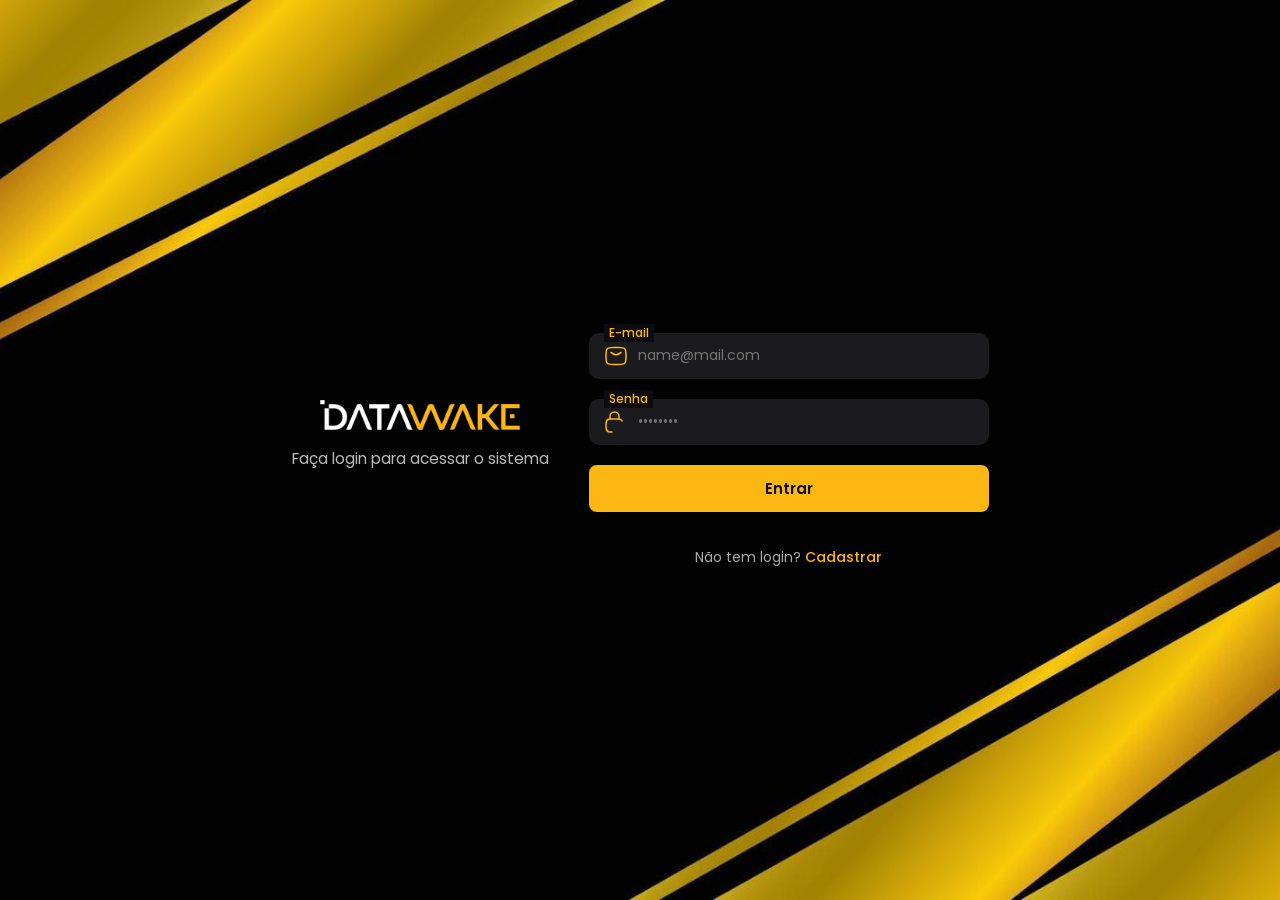
==== Portaria/home.html @ aad0e5a5 "test" ====
<!DOCTYPE html>
<html lang="pt-BR">

<head>
    <meta charset="UTF-8">
    <meta name="viewport" content="width=device-width, initial-scale=1.0">
    <title>DataWake - Indústria 5.0 Inteligente e Humana</title>
    <meta name="description" content="Sistema de portaria acessível com LIBRAS, QR Code, alto contraste e integração total. Evoluímos a indústria com máquinas, pessoas e inteligência.">
    <link href="https://fonts.googleapis.com/css2?family=Poppins:wght@300;400;500;600;700;800&display=swap" rel="stylesheet">
    <link href="https://unpkg.com/aos@2.3.4/dist/aos.css" rel="stylesheet">
    <link rel="stylesheet" href="https://cdnjs.cloudflare.com/ajax/libs/font-awesome/6.5.0/css/all.min.css">
    <style>
        :root {
            --primary: #fcb713;
            --primary-hover: #ffd84e;
            --secondary: #ff8c00;
            --bg-dark: #0a0a0d;
            --bg-card: #1a1a22;
            --text: #f5f5f5;
            --text-light: #bbbbbb;
            --text-muted: #888;
            --success: #4CAF50;
            --danger: #e74c3c;
            --gradient: linear-gradient(135deg, #fcb713, #ff8c00);
            --focus: #ffd84e;
            --radius: 20px;
            --shadow: 0 20px 50px rgba(0,0,0,0.4);
        }

        [data-theme="high-contrast"] {
            --bg-dark: #000;
            --bg-card: #111;
            --text: #fff;
            --text-light: #ff0;
            --primary: #ff0;
            --secondary: #ff0;
            --focus: #ff0;
            --text-muted: #ff0;
        }

        * {
            margin: 0;
            padding: 0;
            box-sizing: border-box;
        }

        body {
            background: var(--bg-dark);
            color: var(--text);
            font-family: 'Poppins', sans-serif;
            line-height: 1.8;
            overflow-x: hidden;
        }

        .sr-only {
            position: absolute;
            width: 1px;
            height: 1px;
            padding: 0;
            margin: -1px;
            overflow: hidden;
            clip: rect(0,0,0,0);
            white-space: nowrap;
            border: 0;
        }

        /* FOCO VISÍVEL */
        a:focus, button:focus, [tabindex]:focus, input:focus, select:focus {
            outline: 3px solid var(--focus);
            outline-offset: 3px;
        }

        /* HEADER */
        header {
            position: fixed;
            top: 0;
            left: 0;
            right: 0;
            background: rgba(10, 10, 13, 0.95);
            backdrop-filter: blur(12px);
            border-bottom: 1px solid rgba(252, 183, 19, 0.2);
            padding: 18px 5%;
            display: flex;
            justify-content: space-between;
            align-items: center;
            z-index: 1000;
            transition: all 0.4s ease;
        }

        header.scrolled {
            padding: 12px 5%;
            background: rgba(10, 10, 13, 0.98);
            box-shadow: 0 8px 30px rgba(0,0,0,0.3);
        }

        .logo a {
            display: flex;
            align-items: center;
            gap: 12px;
            text-decoration: none;
            color: var(--text);
            font-weight: 700;
            font-size: 1.5rem;
        }

        .logo img {
            width: 50px;
            filter: drop-shadow(0 2px 4px rgba(0,0,0,0.3));
        }

        nav {
            display: flex;
            align-items: center;
            gap: 32px;
        }

        nav a {
            color: var(--text-light);
            text-decoration: none;
            font-weight: 500;
            font-size: 1rem;
            position: relative;
            transition: all 0.3s ease;
        }

        nav a::after {
            content: '';
            position: absolute;
            bottom: -6px;
            left: 0;
            width: 0;
            height: 2px;
            background: var(--primary);
            transition: width 0.3s ease;
        }

        nav a:hover, nav a:focus, nav a.active {
            color: var(--primary);
        }

        nav a:hover::after, nav a.active::after {
            width: 100%;
        }

        .user-info {
            display: flex;
            align-items: center;
            gap: 12px;
            font-size: 0.95rem;
        }

        .user-avatar {
            width: 42px;
            height: 42px;
            background: var(--gradient);
            color: #000;
            border-radius: 50%;
            display: flex;
            align-items: center;
            justify-content: center;
            font-weight: 800;
            font-size: 1.1rem;
            box-shadow: 0 4px 15px rgba(252, 183, 19, 0.3);
        }

        .btn {
            background: transparent;
            border: 2px solid var(--primary);
            color: var(--primary);
            padding: 10px 24px;
            border-radius: 50px;
            cursor: pointer;
            font-weight: 600;
            font-size: 0.95rem;
            transition: all 0.4s ease;
            display: flex;
            align-items: center;
            gap: 8px;
        }

        .btn:hover, .btn:focus {
            background: var(--primary);
            color: #000;
            transform: translateY(-3px);
            box-shadow: 0 10px 25px rgba(252, 183, 19, 0.4);
        }

        .btn-primary {
            background: var(--gradient);
            color: #000;
            border: none;
        }

        .btn-primary:hover {
            transform: translateY(-3px);
            box-shadow: 0 15px 30px rgba(252, 183, 19, 0.5);
        }

        /* HERO */
        .hero {
            height: 100vh;
            background: linear-gradient(rgba(0,0,0,0.6), rgba(0,0,0,0.8)), url('images/555.jpg') center/cover no-repeat;
            display: flex;
            flex-direction: column;
            justify-content: center;
            align-items: center;
            text-align: center;
            position: relative;
        }

        .hero::before {
            content: '';
            position: absolute;
            top: 0; left: 0; right: 0; bottom: 0;
            background: radial-gradient(circle at center, rgba(252,183,19,0.1) 0%, transparent 70%);
            z-index: 1;
        }

        .hero-content {
            position: relative;
            z-index: 2;
            max-width: 1100px;
            padding: 0 20px;
        }

        .hero-title {
            font-size: 4.5rem;
            font-weight: 800;
            margin-bottom: 24px;
            background: var(--gradient);
            -webkit-background-clip: text;
            -webkit-text-fill-color: transparent;
            background-clip: text;
            text-shadow: 0 4px 20px rgba(0,0,0,0.5);
            line-height: 1.1;
        }

        .hero-subtitle {
            font-size: 1.5rem;
            color: #eee;
            max-width: 800px;
            margin: 0 auto 40px;
            font-weight: 300;
        }

        .hero-cta {
            display: flex;
            gap: 20px;
            justify-content: center;
            flex-wrap: wrap;
        }

        /* SECTIONS */
        section {
            padding: 120px 5%;
            position: relative;
        }

        .container {
            max-width: 1300px;
            margin: 0 auto;
        }

        .section-title {
            text-align: center;
            font-size: 3rem;
            font-weight: 700;
            margin-bottom: 80px;
            color: var(--primary);
            position: relative;
        }

        .section-title::after {
            content: '';
            width: 100px;
            height: 4px;
            background: var(--gradient);
            display: block;
            margin: 20px auto 0;
            border-radius: 2px;
        }

        /* PROPÓSITO */
        .proposito {
            background: var(--bg-card);
            clip-path: polygon(0 5%, 100% 0, 100% 95%, 0 100%);
            padding: 160px 5% 140px;
            margin-top: -80px;
        }

        .proposito-content {
            max-width: 900px;
            margin: 0 auto;
            text-align: center;
        }

        .proposito p {
            font-size: 1.35rem;
            margin-bottom: 24px;
            color: var(--text-light);
        }

        .proposito p strong {
            color: var(--primary);
            font-weight: 600;
        }

        /* CASE */
        .case {
            background: linear-gradient(135deg, #111 0%, #1a1a22 100%);
        }

        .case-grid {
            display: grid;
            grid-template-columns: 1fr 1fr;
            gap: 60px;
            align-items: center;
            max-width: 1200px;
            margin: 0 auto;
        }

        .case-text h3 {
            font-size: 2.6rem;
            margin-bottom: 24px;
            background: var(--gradient);
            -webkit-background-clip: text;
            -webkit-text-fill-color: transparent;
        }

        .case-text p {
            font-size: 1.2rem;
            color: var(--text-light);
            margin-bottom: 20px;
        }

        .case-stats {
            display: grid;
            grid-template-columns: 1fr 1fr;
            gap: 20px;
            margin-top: 40px;
        }

        .stat {
            text-align: center;
            padding: 20px;
            background: rgba(252,183,19,0.1);
            border-radius: 16px;
            border: 1px solid rgba(252,183,19,0.2);
        }

        .stat-num {
            font-size: 2.5rem;
            font-weight: 800;
            color: var(--primary);
        }

        .stat-label {
            font-size: 0.9rem;
            color: var(--text-light);
            margin-top: 8px;
        }

        .case-img {
            border-radius: 24px;
            overflow: hidden;
            box-shadow: var(--shadow);
        }

        .case-img img {
            width: 100%;
            height: auto;
            display: block;
            transition: transform 0.5s ease;
        }

        .case-img:hover img {
            transform: scale(1.05);
        }

        /* NÍVEIS */
        .niveis {
            background: #0f0f14;
        }

        .niveis-grid {
            display: grid;
            grid-template-columns: repeat(auto-fit, minmax(300px, 1fr));
            gap: 40px;
        }

        .nivel-card {
            background: var(--bg-card);
            padding: 40px;
            border-radius: var(--radius);
            text-align: center;
            transition: all 0.5s ease;
            border: 1px solid rgba(252,183,19,0.1);
            position: relative;
            overflow: hidden;
        }

        .nivel-card::before {
            content: '';
            position: absolute;
            top: 0; left: 0;
            width: 100%; height: 5px;
            background: var(--gradient);
            transform: scaleX(0);
            transform-origin: left;
            transition: transform 0.5s ease;
        }

        .nivel-card:hover::before, .nivel-card:focus-within::before {
            transform: scaleX(1);
        }

        .nivel-card:hover {
            transform: translateY(-15px);
            box-shadow: var(--shadow);
            border-color: var(--primary);
        }

        .nivel-num {
            width: 70px; height: 70px;
            background: var(--gradient);
            color: #000;
            border-radius: 50%;
            display: flex;
            align-items: center;
            justify-content: center;
            font-weight: 800;
            font-size: 1.8rem;
            margin: 0 auto 24px;
            box-shadow: 0 8px 20px rgba(252,183,19,0.4);
        }

        .nivel-card h4 {
            font-size: 1.5rem;
            margin-bottom: 16px;
            color: var(--primary);
        }

        /* ROBÔS */
        .robo-section {
            background: linear-gradient(to bottom, #0a0a0d, #111);
        }

        .robo-grid {
            display: grid;
            grid-template-columns: repeat(auto-fit, minmax(320px, 1fr));
            gap: 50px;
            margin-top: 60px;
        }

        .robo-card {
            background: var(--bg-card);
            padding: 50px 30px;
            border-radius: 28px;
            text-align: center;
            transition: all 0.5s ease;
            border: 1px solid rgba(252,183,19,0.1);
            position: relative;
        }

        .robo-card::after {
            content: '';
            position: absolute;
            inset: 0;
            background: var(--gradient);
            opacity: 0;
            border-radius: 28px;
            transition: opacity 0.5s ease;
            z-index: -1;
        }

        .robo-card:hover::after {
            opacity: 0.1;
        }

        .robo-card:hover {
            transform: translateY(-20px);
            box-shadow: 0 30px 60px rgba(252,183,19,0.3);
        }

        .robo-icon {
            width: 100px; height: 100px;
            background: var(--gradient);
            color: #000;
            border-radius: 50%;
            display: flex;
            align-items: center;
            justify-content: center;
            margin: 0 auto 30px;
            font-size: 2.2rem;
            font-weight: 800;
            box-shadow: 0 10px 30px rgba(252,183,19,0.4);
        }

        .robo-card h4 {
            font-size: 1.6rem;
            margin-bottom: 16px;
            color: var(--primary);
        }

        /* CTA FINAL */
        .cta-final {
            background: var(--gradient);
            color: #000;
            text-align: center;
            padding: 120px 5%;
            clip-path: polygon(0 10%, 100% 0, 100% 90%, 0 100%);
        }

        .cta-final h2 {
            font-size: 3.2rem;
            margin-bottom: 24px;
            font-weight: 800;
        }

        .cta-final p {
            font-size: 1.3rem;
            max-width: 800px;
            margin: 0 auto 40px;
            font-weight: 500;
        }

        /* FOOTER */
        footer {
            background: #0a0a0d;
            padding: 80px 5% 40px;
            text-align: center;
            border-top: 1px solid #222;
        }

        .footer-links {
            display: flex;
            justify-content: center;
            gap: 32px;
            margin-bottom: 40px;
            flex-wrap: wrap;
        }

        .footer-links a {
            color: var(--text-light);
            text-decoration: none;
            font-size: 0.95rem;
        }

        .footer-links a:hover {
            color: var(--primary);
        }

        /* TOAST */
        #toast {
            position: fixed;
            bottom: 30px;
            left: 50%;
            transform: translateX(-50%);
            background: var(--success);
            color: #000;
            padding: 16px 28px;
            border-radius: 50px;
            display: flex;
            align-items: center;
            gap: 12px;
            font-weight: 600;
            box-shadow: 0 15px 35px rgba(0,0,0,0.3);
            z-index: 10000;
            opacity: 0;
            visibility: hidden;
            transition: all 0.4s ease;
        }

        #toast.show {
            opacity: 1;
            visibility: visible;
            transform: translateX(-50%) translateY(-10px);
        }

        


        /* RESPONSIVO */
        @media (max-width: 992px) {
            .hero-title { font-size: 3.5rem; }
            .case-grid { grid-template-columns: 1fr; }
            .case-img { order: -1; }
            .section-title { font-size: 2.5rem; }
        }

        @media (max-width: 768px) {
            .hero-title { font-size: 2.8rem; }
            .hero-subtitle { font-size: 1.2rem; }
            nav { display: none; }
            .mobile-menu { display: block; }
            .hero-cta { flex-direction: column; align-items: center; }
            .niveis-grid, .robo-grid { grid-template-columns: 1fr; }
        }
    </style>
</head>

<body>

    <!-- HEADER -->
    <header>
        <div class="logo">
            <a href="#home" aria-label="DataWake - Início">
                <img src="images/DTW.png" alt="">
                <span>DataWake</span>
            </a>
        </div>
        <nav aria-label="Menu principal">
            <a href="#home" class="active">Início</a>
            <a href="#proposito">Propósito</a>
            <a href="#case">Case</a>
            <a href="#niveis">Níveis</a>
            <a href="#robo">Robôs</a>
            <a href="dashboard.html">Dashboard</a>
        </nav>
        <div class="user-info" aria-label="Usuário logado">
            <div class="user-avatar" id="user-avatar">U</div>
            <span id="user-email">carregando...</span>
        </div>
        <button class="btn" id="toggle-contrast" aria-label="Alternar alto contraste">
            Alto Contraste
        </button>
        <button class="btn" id="logout-btn" onclick="logout()" aria-label="Sair do sistema">
            Sair
        </button>
    </header>

    <!-- HERO -->
    <section class="hero" id="home">
        <div class="hero-content" data-aos="fade-up">
            <h1 class="hero-title">Indústria 5.0</h1>
            <p class="hero-subtitle">Onde máquinas, inteligência artificial e pessoas colaboram em perfeita simbiose para resultados extraordinários.</p>
            <div class="hero-cta">
                <button class="btn btn-primary" onclick="irParaDashboard()">
                    Acessar Sistema
                </button>
                <button class="btn" onclick="mostrarToast('Vídeo em breve!', 'success')">
                    Ver Demo
                </button>
            </div>
        </div>
    </section>

    <!-- PROPÓSITO -->
    <section class="proposito" id="proposito">
        <div class="container">
            <div class="proposito-content" data-aos="fade-up">
                <h2 class="section-title">Nosso Propósito</h2>
                <p><strong>Evoluir a indústria brasileira digitalmente</strong> valorizando o melhor de um sistema autônomo inteligente em conjunto com as máquinas existentes e o que as pessoas têm de melhor.</p>
                <p>Esta simbiose, também chamada de <strong>Indústria 5.0</strong>, entre máquinas, sistema autônomo e pessoas, gera resultados extraordinários, sustentáveis e humanos.</p>
            </div>
        </div>
    </section>

    <!-- CASE -->
    <section class="case" id="case">
        <div class="container">
            <div class="case-grid">
                <div class="case-text" data-aos="fade-right">
                    <h3>Case de Sucesso Real</h3>
                    <p>Em uma indústria metalúrgica de médio porte, implementamos a Tríade de Robôs e alcançamos:</p>
                    <div class="case-stats">
                        <div class="stat">
                            <div class="stat-num">+42%</div>
                            <div class="stat-label">Produtividade</div>
                        </div>
                        <div class="stat">
                            <div class="stat-num">-38%</div>
                            <div class="stat-label">Desperdício</div>
                        </div>
                        <div class="stat">
                            <div class="stat-num">100%</div>
                            <div class="stat-label">Colaboração</div>
                        </div>
                        <div class="stat">
                            <div class="stat-num">24/7</div>
                            <div class="stat-label">Monitoramento</div>
                        </div>
                    </div>
                </div>
                <div class="case-img" data-aos="fade-left">
                    <img src="images/222.webp" alt="Fábrica com robôs e pessoas trabalhando juntos">
                </div>
            </div>
        </div>
    </section>

    <!-- NÍVEIS -->
    <section class="niveis" id="niveis">
        <div class="container">
            <h2 class="section-title" data-aos="fade-up">Evolução em 4 Níveis</h2>
            <div class="niveis-grid">
                <div class="nivel-card" data-aos="fade-up" data-aos-delay="100" tabindex="0">
                    <div class="nivel-num">1</div>
                    <h4>B.I. Monitoramento Integrado</h4>
                    <p>Coleta autônoma de dados em tempo real de todas as máquinas e sistemas.</p>
                </div>
                <div class="nivel-card" data-aos="fade-up" data-aos-delay="200" tabindex="0">
                    <div class="nivel-num">2</div>
                    <h4>Algoritmo Simples</h4>
                    <p>Identifica melhorias em uma grandeza e padroniza a produção futura.</p>
                </div>
                <div class="nivel-card" data-aos="fade-up" data-aos-delay="300" tabindex="0">
                    <div class="nivel-num">3</div>
                    <h4>Algoritmo Complexo</h4>
                    <p>Correlaciona múltiplas variáveis e orienta equipes em tempo real.</p>
                </div>
                <div class="nivel-card" data-aos="fade-up" data-aos-delay="400" tabindex="0">
                    <div class="nivel-num">4</div>
                    <h4>Machine Learning</h4>
                    <p>Adapta autonomamente o processo para maximizar resultados 24/7.</p>
                </div>
            </div>
        </div>
    </section>

    <!-- ROBÔS -->
    <section class="robo-section" id="robo">
        <div class="container">
            <h2 class="section-title" data-aos="fade-up">A Tríade de Robôs</h2>
            <p style="text-align:center; max-width:900px; margin:0 auto 60px; color:var(--text-light);" data-aos="fade-up">
                Três robôs simbólicos que representam o sistema completo em ação.
            </p>
            <div class="robo-grid">
                <div class="robo-card" data-aos="zoom-in" data-aos-delay="100" tabindex="0">
                    <div class="robo-icon">Ex.T</div>
                    <h4>Robô Extrator</h4>
                    <p>Extração contínua de dados de ERP, sensores e máquinas. Nunca para.</p>
                </div>
                <div class="robo-card" data-aos="zoom-in" data-aos-delay="200" tabindex="0">
                    <div class="robo-icon">In.T</div>
                    <h4>Robô Inteligente</h4>
                    <p>Analisa padrões com IA. Orienta pessoas e comanda o Ac.T.</p>
                </div>
                <div class="robo-card" data-aos="zoom-in" data-aos-delay="300" tabindex="0">
                    <div class="robo-icon">Ac.T</div>
                    <h4>Robô de Ação</h4>
                    <p>Executa ajustes em tempo real. Máxima eficiência garantida.</p>
                </div>
            </div>
        </div>
    </section>

    <!-- CTA FINAL -->
    <section class="cta-final">
        <div class="container" data-aos="fade-up">
            <h2>Transforme Sua Indústria Hoje</h2>
            <p>Acesse o sistema de portaria acessível com LIBRAS, QR Code e alto contraste.</p>
            <button class="btn btn-primary" style="font-size:1.2rem; padding:16px 40px;" onclick="irParaDashboard()">
                Acessar Dashboard
            </button>
        </div>
    </section>

    <!-- TOAST -->
    <div id="toast" role="alert" aria-live="assertive">
        <span id="toast-message">Mensagem</span>
    </div>

    <!-- FOOTER -->
    <footer>
        <div class="footer-links">
            <a href="#home">Início</a>
            <a href="#proposito">Propósito</a>
            <a href="dashboard.html">Dashboard</a>
            <a href="#">Suporte</a>
            <a href="#">Documentação</a>
        </div>
        <p>© 2025 DataWake - Indústria 5.0 Inteligente, Humana e Acessível</p>
    </footer>

    <!-- SCRIPTS -->
    <script src="https://unpkg.com/aos@2.3.4/dist/aos.js"></script>
    <script src="script.js"></script>
    <script>
        AOS.init({ duration: 1000, once: true });

        // Header scroll
        window.addEventListener('scroll', () => {
            document.querySelector('header').classList.toggle('scrolled', window.scrollY > 50);
        });

        // Ativar link ativo
        document.querySelectorAll('nav a').forEach(link => {
            link.addEventListener('click', () => {
                document.querySelectorAll('nav a').forEach(a => a.classList.remove('active'));
                link.classList.add('active');
            });
        });

        // Usuário
        document.addEventListener("DOMContentLoaded", () => {
            const email = usuarioLogado();
            if (email) {
                document.getElementById("user-email").textContent = email;
                document.getElementById("user-avatar").textContent = email[0].toUpperCase();
            }

            // Contraste
            const toggle = document.getElementById("toggle-contrast");
            toggle.addEventListener("click", () => {
                const isHigh = document.body.getAttribute("data-theme") === "high-contrast";
                document.body.setAttribute("data-theme", isHigh ? "" : "high-contrast");
                localStorage.setItem("theme", isHigh ? "normal" : "high-contrast");
                falar(isHigh ? "Modo normal ativado" : "Alto contraste ativado");
            });

            if (localStorage.getItem("theme") === "high-contrast") {
                document.body.setAttribute("data-theme", "high-contrast");
            }
        });

        function mostrarToast(msg, type = "success") {
            const toast = document.getElementById("toast");
            document.getElementById("toast-message").textContent = msg;
            toast.className = type;
            toast.classList.add("show");
            falar(msg);
            setTimeout(() => toast.classList.remove("show"), 3000);
        }

        function falar(texto) {
            if ('speechSynthesis' in window) {
                const utterance = new SpeechSynthesisUtterance(texto);
                utterance.lang = 'pt-BR';
                utterance.rate = 0.9;
                speechSynthesis.speak(utterance);
            }
        }

        function irParaDashboard() {
            mostrarToast("Redirecionando para o Dashboard...");
            setTimeout(() => window.location.href = "dashboard.html", 1500);
        }

        

    </script>
</body>

</html>
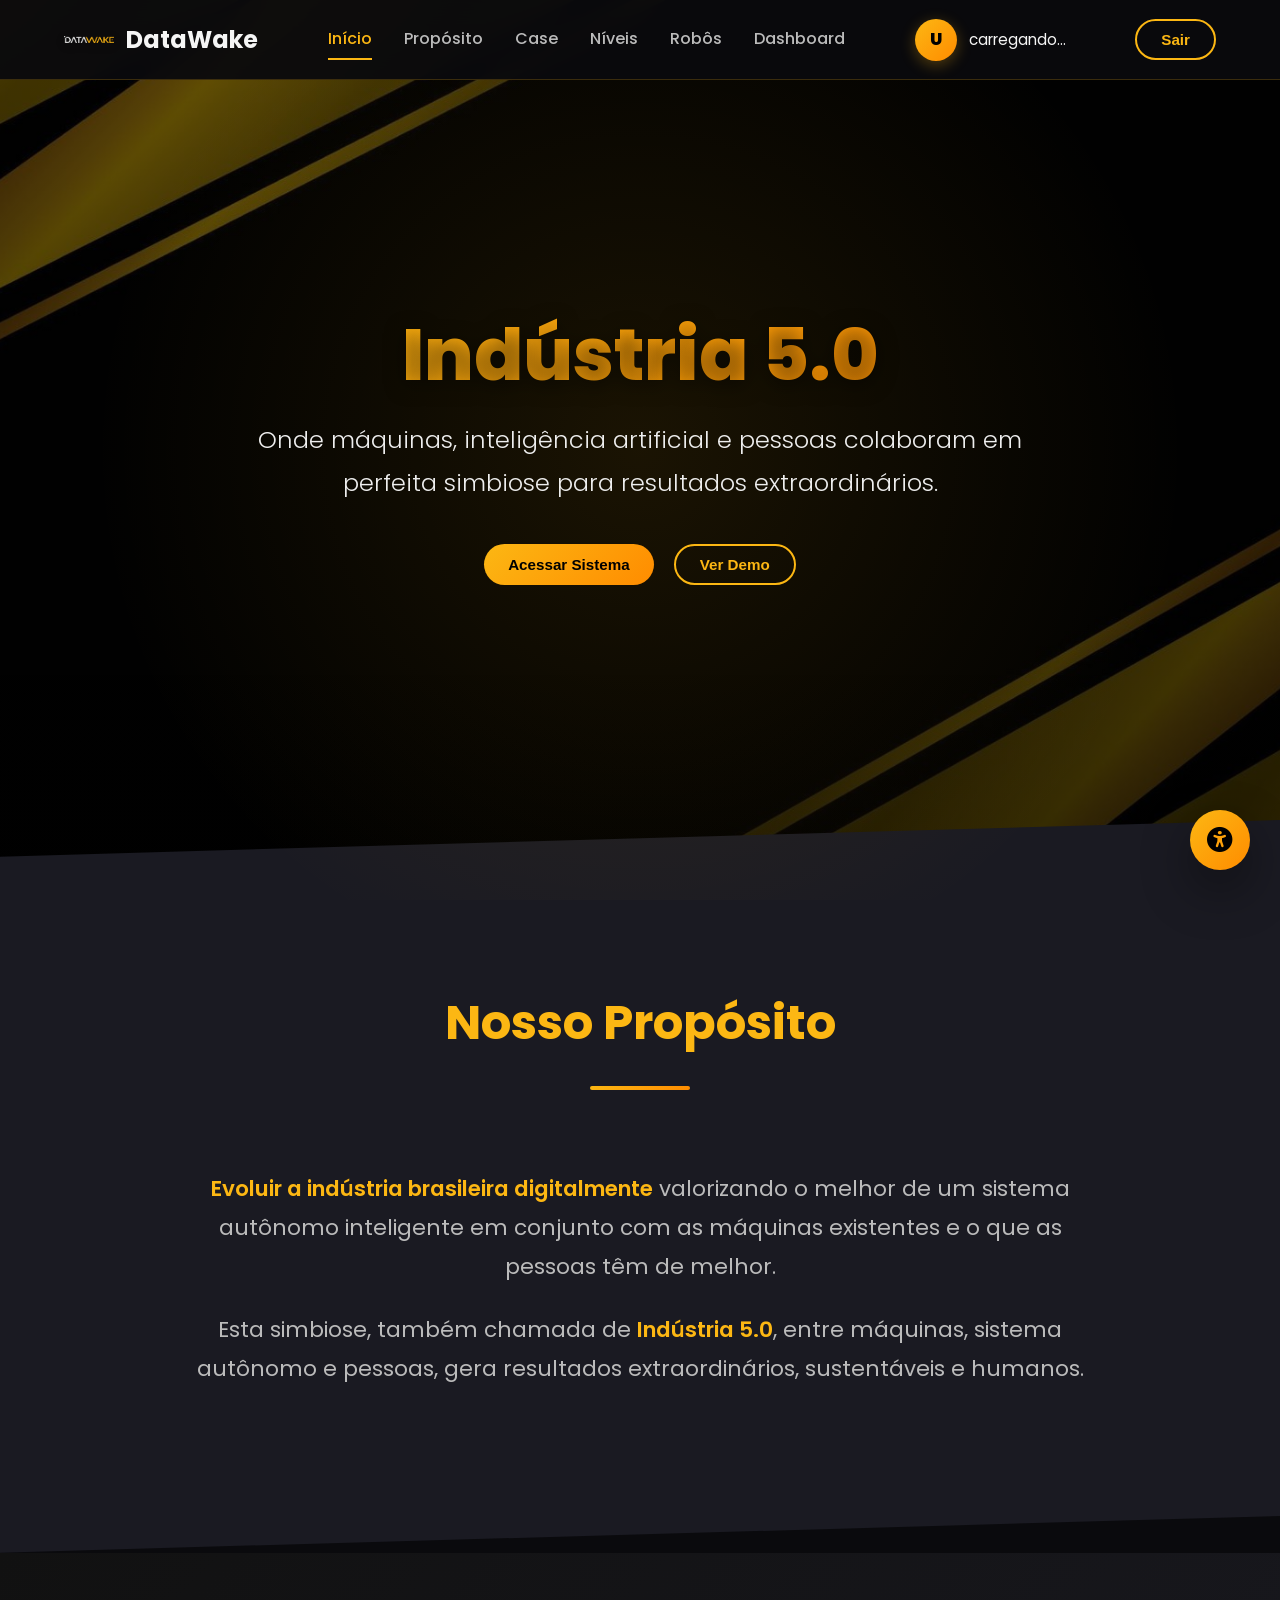
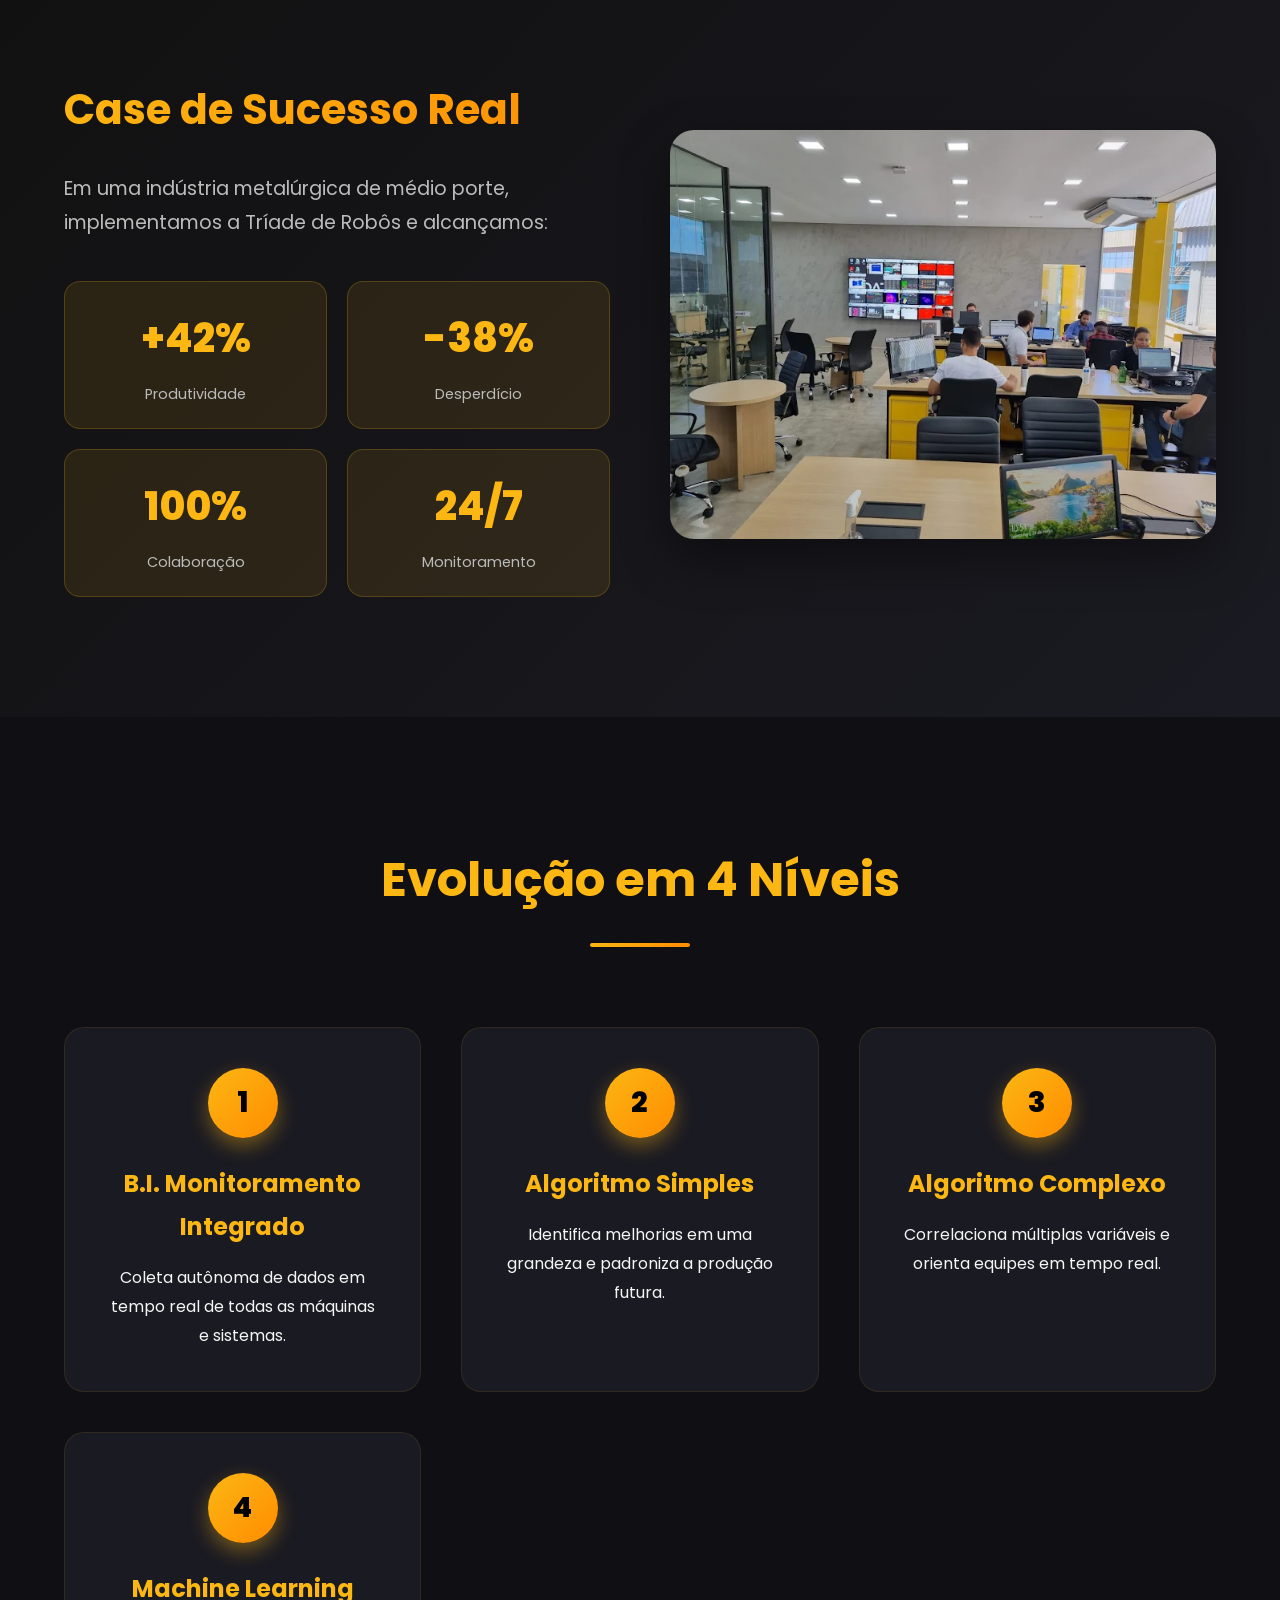
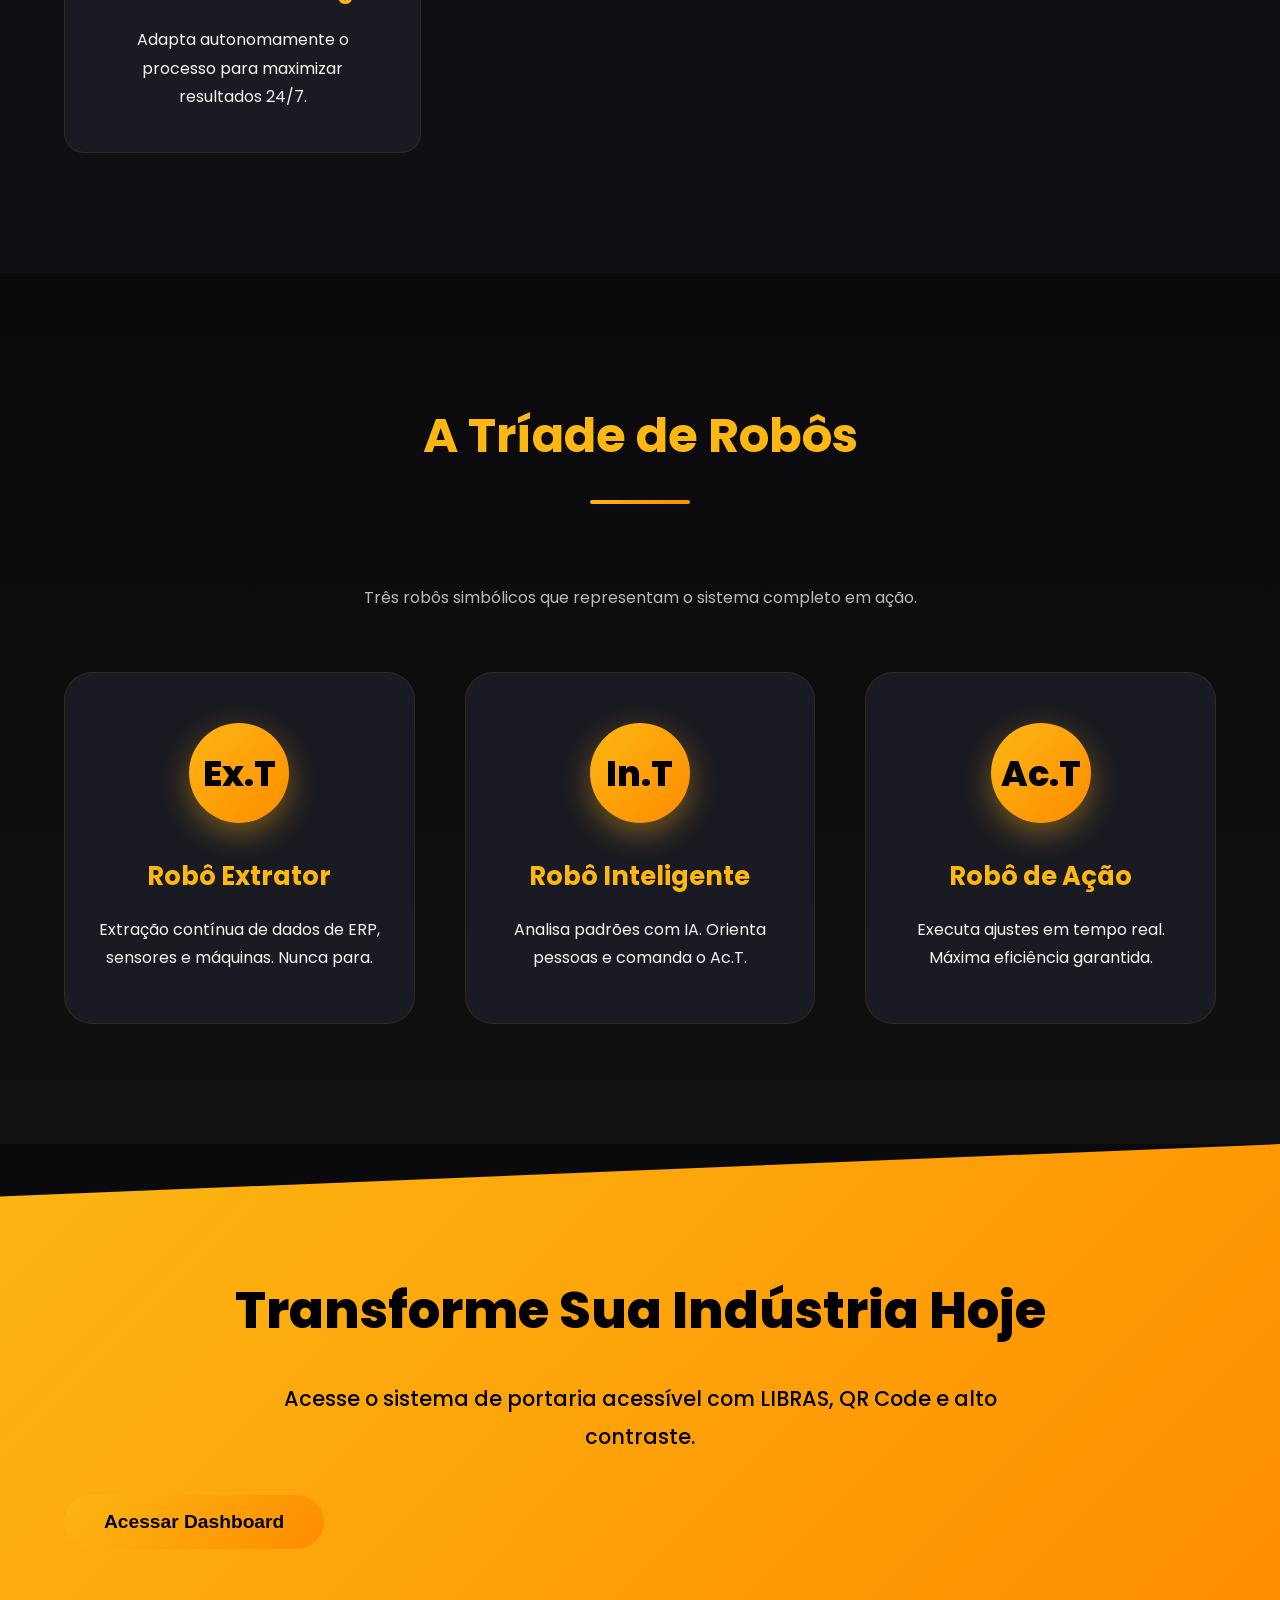
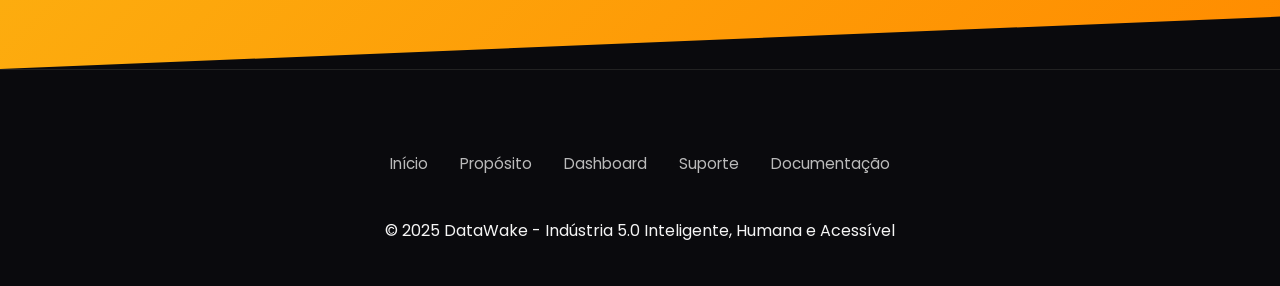
==== commit ff0651df: "new up" ====
--- a/Portaria/home.html
+++ b/Portaria/home.html
@@ -5,10 +5,16 @@
     <meta charset="UTF-8">
     <meta name="viewport" content="width=device-width, initial-scale=1.0">
     <title>DataWake - Indústria 5.0 Inteligente e Humana</title>
-    <meta name="description" content="Sistema de portaria acessível com LIBRAS, QR Code, alto contraste e integração total. Evoluímos a indústria com máquinas, pessoas e inteligência.">
-    <link href="https://fonts.googleapis.com/css2?family=Poppins:wght@300;400;500;600;700;800&display=swap" rel="stylesheet">
+    <meta name="description"
+        content="Sistema de portaria acessível com LIBRAS, QR Code, alto contraste e integração total. Evoluímos a indústria com máquinas, pessoas e inteligência.">
+    <link href="https://fonts.googleapis.com/css2?family=Poppins:wght@300;400;500;600;700;800&display=swap"
+        rel="stylesheet">
     <link href="https://unpkg.com/aos@2.3.4/dist/aos.css" rel="stylesheet">
     <link rel="stylesheet" href="https://cdnjs.cloudflare.com/ajax/libs/font-awesome/6.5.0/css/all.min.css">
+
+    <!-- VLibras -->
+    <script src="https://vlibras.gov.br/app/vlibras-plugin.js"></script>
+
     <style>
         :root {
             --primary: #fcb713;
@@ -24,7 +30,8 @@
             --gradient: linear-gradient(135deg, #fcb713, #ff8c00);
             --focus: #ffd84e;
             --radius: 20px;
-            --shadow: 0 20px 50px rgba(0,0,0,0.4);
+            --shadow: 0 20px 50px rgba(0, 0, 0, 0.4);
+            --base-font-size: 16px;
         }
 
         [data-theme="high-contrast"] {
@@ -38,10 +45,30 @@
             --text-muted: #ff0;
         }
 
-        * {
+        /* FILTROS DE DALTONISMO */
+        [data-colorblind="protanopia"] {
+            filter: hue-rotate(-40deg) contrast(1.3) saturate(1.8);
+        }
+
+        [data-colorblind="deuteranopia"] {
+            filter: hue-rotate(180deg) contrast(1.2) saturate(1.5);
+        }
+
+        [data-colorblind="tritanopia"] {
+            filter: hue-rotate(90deg) contrast(1.4) saturate(2);
+        }
+
+        *,
+        *::before,
+        *::after {
             margin: 0;
             padding: 0;
             box-sizing: border-box;
+        }
+
+        html {
+            font-size: var(--base-font-size);
+            scroll-behavior: smooth;
         }
 
         body {
@@ -50,6 +77,7 @@
             font-family: 'Poppins', sans-serif;
             line-height: 1.8;
             overflow-x: hidden;
+            transition: background 0.3s, color 0.3s;
         }
 
         .sr-only {
@@ -59,13 +87,16 @@
             padding: 0;
             margin: -1px;
             overflow: hidden;
-            clip: rect(0,0,0,0);
+            clip: rect(0, 0, 0, 0);
             white-space: nowrap;
             border: 0;
         }
 
-        /* FOCO VISÍVEL */
-        a:focus, button:focus, [tabindex]:focus, input:focus, select:focus {
+        a:focus,
+        button:focus,
+        [tabindex]:focus,
+        input:focus,
+        select:focus {
             outline: 3px solid var(--focus);
             outline-offset: 3px;
         }
@@ -90,7 +121,7 @@
         header.scrolled {
             padding: 12px 5%;
             background: rgba(10, 10, 13, 0.98);
-            box-shadow: 0 8px 30px rgba(0,0,0,0.3);
+            box-shadow: 0 8px 30px rgba(0, 0, 0, 0.3);
         }
 
         .logo a {
@@ -105,7 +136,7 @@
 
         .logo img {
             width: 50px;
-            filter: drop-shadow(0 2px 4px rgba(0,0,0,0.3));
+            filter: drop-shadow(0 2px 4px rgba(0, 0, 0, 0.3));
         }
 
         nav {
@@ -134,11 +165,14 @@
             transition: width 0.3s ease;
         }
 
-        nav a:hover, nav a:focus, nav a.active {
+        nav a:hover,
+        nav a:focus,
+        nav a.active {
             color: var(--primary);
         }
 
-        nav a:hover::after, nav a.active::after {
+        nav a:hover::after,
+        nav a.active::after {
             width: 100%;
         }
 
@@ -178,7 +212,8 @@
             gap: 8px;
         }
 
-        .btn:hover, .btn:focus {
+        .btn:hover,
+        .btn:focus {
             background: var(--primary);
             color: #000;
             transform: translateY(-3px);
@@ -199,7 +234,7 @@
         /* HERO */
         .hero {
             height: 100vh;
-            background: linear-gradient(rgba(0,0,0,0.6), rgba(0,0,0,0.8)), url('images/555.jpg') center/cover no-repeat;
+            background: linear-gradient(rgba(0, 0, 0, 0.6), rgba(0, 0, 0, 0.8)), url('images/555.jpg') center/cover no-repeat;
             display: flex;
             flex-direction: column;
             justify-content: center;
@@ -211,8 +246,11 @@
         .hero::before {
             content: '';
             position: absolute;
-            top: 0; left: 0; right: 0; bottom: 0;
-            background: radial-gradient(circle at center, rgba(252,183,19,0.1) 0%, transparent 70%);
+            top: 0;
+            left: 0;
+            right: 0;
+            bottom: 0;
+            background: radial-gradient(circle at center, rgba(252, 183, 19, 0.1) 0%, transparent 70%);
             z-index: 1;
         }
 
@@ -231,7 +269,7 @@
             -webkit-background-clip: text;
             -webkit-text-fill-color: transparent;
             background-clip: text;
-            text-shadow: 0 4px 20px rgba(0,0,0,0.5);
+            text-shadow: 0 4px 20px rgba(0, 0, 0, 0.5);
             line-height: 1.1;
         }
 
@@ -343,9 +381,9 @@
         .stat {
             text-align: center;
             padding: 20px;
-            background: rgba(252,183,19,0.1);
+            background: rgba(252, 183, 19, 0.1);
             border-radius: 16px;
-            border: 1px solid rgba(252,183,19,0.2);
+            border: 1px solid rgba(252, 183, 19, 0.2);
         }
 
         .stat-num {
@@ -394,7 +432,7 @@
             border-radius: var(--radius);
             text-align: center;
             transition: all 0.5s ease;
-            border: 1px solid rgba(252,183,19,0.1);
+            border: 1px solid rgba(252, 183, 19, 0.1);
             position: relative;
             overflow: hidden;
         }
@@ -402,15 +440,18 @@
         .nivel-card::before {
             content: '';
             position: absolute;
-            top: 0; left: 0;
-            width: 100%; height: 5px;
+            top: 0;
+            left: 0;
+            width: 100%;
+            height: 5px;
             background: var(--gradient);
             transform: scaleX(0);
             transform-origin: left;
             transition: transform 0.5s ease;
         }
 
-        .nivel-card:hover::before, .nivel-card:focus-within::before {
+        .nivel-card:hover::before,
+        .nivel-card:focus-within::before {
             transform: scaleX(1);
         }
 
@@ -421,7 +462,8 @@
         }
 
         .nivel-num {
-            width: 70px; height: 70px;
+            width: 70px;
+            height: 70px;
             background: var(--gradient);
             color: #000;
             border-radius: 50%;
@@ -431,7 +473,7 @@
             font-weight: 800;
             font-size: 1.8rem;
             margin: 0 auto 24px;
-            box-shadow: 0 8px 20px rgba(252,183,19,0.4);
+            box-shadow: 0 8px 20px rgba(252, 183, 19, 0.4);
         }
 
         .nivel-card h4 {
@@ -458,7 +500,7 @@
             border-radius: 28px;
             text-align: center;
             transition: all 0.5s ease;
-            border: 1px solid rgba(252,183,19,0.1);
+            border: 1px solid rgba(252, 183, 19, 0.1);
             position: relative;
         }
 
@@ -479,11 +521,12 @@
 
         .robo-card:hover {
             transform: translateY(-20px);
-            box-shadow: 0 30px 60px rgba(252,183,19,0.3);
+            box-shadow: 0 30px 60px rgba(252, 183, 19, 0.3);
         }
 
         .robo-icon {
-            width: 100px; height: 100px;
+            width: 100px;
+            height: 100px;
             background: var(--gradient);
             color: #000;
             border-radius: 50%;
@@ -493,7 +536,7 @@
             margin: 0 auto 30px;
             font-size: 2.2rem;
             font-weight: 800;
-            box-shadow: 0 10px 30px rgba(252,183,19,0.4);
+            box-shadow: 0 10px 30px rgba(252, 183, 19, 0.4);
         }
 
         .robo-card h4 {
@@ -564,7 +607,7 @@
             align-items: center;
             gap: 12px;
             font-weight: 600;
-            box-shadow: 0 15px 35px rgba(0,0,0,0.3);
+            box-shadow: 0 15px 35px rgba(0, 0, 0, 0.3);
             z-index: 10000;
             opacity: 0;
             visibility: hidden;
@@ -577,24 +620,193 @@
             transform: translateX(-50%) translateY(-10px);
         }
 
-        
-
+        /* MENU DE ACESSIBILIDADE - VERSÃO FINAL */
+        .accessibility-menu {
+            position: fixed;
+            bottom: 30px;
+            right: 30px;
+            z-index: 9999;
+        }
+
+        .btn-accessibility {
+            width: 60px;
+            height: 60px;
+            background: var(--gradient);
+            color: #000;
+            border: none;
+            border-radius: 50%;
+            font-size: 1.6rem;
+            display: flex;
+            align-items: center;
+            justify-content: center;
+            box-shadow: var(--shadow);
+            cursor: pointer;
+            transition: all 0.4s ease;
+            animation: pulse 2s infinite;
+        }
+
+        .btn-accessibility:hover {
+            transform: scale(1.1);
+            box-shadow: 0 15px 30px rgba(252, 183, 19, 0.5);
+        }
+
+        @keyframes pulse {
+            0% {
+                box-shadow: 0 0 0 0 rgba(252, 183, 19, 0.4);
+            }
+
+            70% {
+                box-shadow: 0 0 0 15px rgba(252, 183, 19, 0);
+            }
+
+            100% {
+                box-shadow: 0 0 0 0 rgba(252, 183, 19, 0);
+            }
+        }
+
+        .accessibility-panel {
+            position: absolute;
+            bottom: 80px;
+            right: 0;
+            background: var(--bg-card);
+            border: 1px solid rgba(252, 183, 19, 0.3);
+            border-radius: 20px;
+            padding: 18px;
+            display: flex;
+            flex-direction: column;
+            gap: 12px;
+            min-width: 290px;
+            max-width: 310px;
+            box-shadow: var(--shadow);
+            transform: translateY(15px);
+            opacity: 0;
+            visibility: hidden;
+            transition: all 0.35s ease;
+            pointer-events: none;
+            font-size: 0.94rem;
+        }
+
+        .accessibility-panel.show {
+            transform: translateY(0);
+            opacity: 1;
+            visibility: visible;
+            pointer-events: auto;
+        }
+
+        .acc-item {
+            background: transparent;
+            border: 1px solid rgba(252, 183, 19, 0.3);
+            color: var(--text);
+            padding: 11px 14px;
+            border-radius: 12px;
+            font-weight: 500;
+            display: flex;
+            align-items: center;
+            gap: 10px;
+            cursor: pointer;
+            transition: all 0.3s ease;
+            width: 100%;
+            text-align: left;
+            font-size: 0.92rem;
+        }
+
+        .acc-item:hover,
+        .acc-item.active {
+            background: var(--primary);
+            color: #000;
+            border-color: var(--primary);
+            transform: translateY(-1px);
+        }
+
+        .acc-title {
+            padding: 8px 14px;
+            font-weight: 600;
+            color: var(--text-light);
+            font-size: 0.9rem;
+            border-bottom: 1px solid rgba(252, 183, 19, 0.2);
+            margin-bottom: 4px;
+        }
+
+        .font-control {
+            display: flex;
+            align-items: center;
+            justify-content: space-between;
+            gap: 8px;
+            padding: 6px 10px;
+            width: 100%;
+        }
+
+        .font-btn {
+            background: rgba(252, 183, 19, 0.2);
+            color: var(--text);
+            border: none;
+            flex: 1;
+            height: 38px;
+            border-radius: 10px;
+            font-weight: bold;
+            cursor: pointer;
+            font-size: 1.1rem;
+            transition: all 0.3s ease;
+        }
+
+        .font-btn:hover {
+            background: var(--primary);
+            color: #000;
+            transform: scale(1.05);
+        }
+
+        .font-label {
+            font-size: 0.85rem;
+            color: var(--text-light);
+            white-space: nowrap;
+            font-weight: 500;
+        }
 
         /* RESPONSIVO */
         @media (max-width: 992px) {
-            .hero-title { font-size: 3.5rem; }
-            .case-grid { grid-template-columns: 1fr; }
-            .case-img { order: -1; }
-            .section-title { font-size: 2.5rem; }
+            .hero-title {
+                font-size: 3.5rem;
+            }
+
+            .case-grid {
+                grid-template-columns: 1fr;
+            }
+
+            .case-img {
+                order: -1;
+            }
+
+            .section-title {
+                font-size: 2.5rem;
+            }
         }
 
         @media (max-width: 768px) {
-            .hero-title { font-size: 2.8rem; }
-            .hero-subtitle { font-size: 1.2rem; }
-            nav { display: none; }
-            .mobile-menu { display: block; }
-            .hero-cta { flex-direction: column; align-items: center; }
-            .niveis-grid, .robo-grid { grid-template-columns: 1fr; }
+            .hero-title {
+                font-size: 2.8rem;
+            }
+
+            .hero-subtitle {
+                font-size: 1.2rem;
+            }
+
+            nav {
+                display: none;
+            }
+
+            .hero-cta {
+                flex-direction: column;
+                align-items: center;
+            }
+
+            .niveis-grid,
+            .robo-grid {
+                grid-template-columns: 1fr;
+            }
+
+            .accessibility-panel {
+                min-width: 260px;
+            }
         }
     </style>
 </head>
@@ -621,19 +833,61 @@
             <div class="user-avatar" id="user-avatar">U</div>
             <span id="user-email">carregando...</span>
         </div>
-        <button class="btn" id="toggle-contrast" aria-label="Alternar alto contraste">
-            Alto Contraste
-        </button>
         <button class="btn" id="logout-btn" onclick="logout()" aria-label="Sair do sistema">
             Sair
         </button>
     </header>
 
+    <!-- MENU DE ACESSIBILIDADE -->
+    <div class="accessibility-menu">
+        <button id="accessibility-toggle" class="btn-accessibility" aria-label="Abrir menu de acessibilidade"
+            aria-expanded="false">
+            <i class="fas fa-universal-access"></i>
+        </button>
+        <div id="accessibility-panel" class="accessibility-panel" aria-hidden="true">
+            <!-- CONTRASTE -->
+            <button class="acc-item" data-action="contrast" aria-label="Alternar alto contraste">
+                <i class="fas fa-adjust"></i> Alto Contraste
+            </button>
+
+            <!-- DALTONISMO -->
+            <div class="acc-title">Modo Daltonismo</div>
+            <button class="acc-item" data-action="protanopia" aria-label="Modo Protanopia">
+                <i class="fas fa-eye"></i> Protanopia
+            </button>
+            <button class="acc-item" data-action="deuteranopia" aria-label="Modo Deuteranopia">
+                <i class="fas fa-eye"></i> Deuteranopia
+            </button>
+            <button class="acc-item" data-action="tritanopia" aria-label="Modo Tritanopia">
+                <i class="fas fa-eye"></i> Tritanopia
+            </button>
+            <button class="acc-item" data-action="color-normal" aria-label="Desativar modo daltonismo">
+                <i class="fas fa-eye-slash"></i> Normal
+            </button>
+
+            <!-- LIBRAS & LEITOR -->
+            <button class="acc-item" data-action="libras" aria-label="Ativar modo LIBRAS">
+                <i class="fas fa-hands-asl-interpreting"></i> LIBRAS
+            </button>
+            <button class="acc-item" data-action="speak" aria-label="Ativar leitor de tela">
+                <i class="fas fa-volume-up"></i> Leitor de Tela
+            </button>
+
+            <!-- FONTE -->
+            <div class="acc-item font-control">
+                <button data-action="font-decrease" aria-label="Diminuir fonte" class="font-btn">A-</button>
+                <span class="font-label">Fonte</span>
+                <button data-action="font-increase" aria-label="Aumentar fonte" class="font-btn">A+</button>
+            </div>
+        </div>
+    </div>
+
     <!-- HERO -->
     <section class="hero" id="home">
         <div class="hero-content" data-aos="fade-up">
             <h1 class="hero-title">Indústria 5.0</h1>
-            <p class="hero-subtitle">Onde máquinas, inteligência artificial e pessoas colaboram em perfeita simbiose para resultados extraordinários.</p>
+            <p class="hero-subtitle">Onde máquinas, inteligência artificial e pessoas colaboram em perfeita simbiose
+                para resultados extraordinários.</p>
             <div class="hero-cta">
                 <button class="btn btn-primary" onclick="irParaDashboard()">
                     Acessar Sistema
@@ -650,8 +904,10 @@
         <div class="container">
             <div class="proposito-content" data-aos="fade-up">
                 <h2 class="section-title">Nosso Propósito</h2>
-                <p><strong>Evoluir a indústria brasileira digitalmente</strong> valorizando o melhor de um sistema autônomo inteligente em conjunto com as máquinas existentes e o que as pessoas têm de melhor.</p>
-                <p>Esta simbiose, também chamada de <strong>Indústria 5.0</strong>, entre máquinas, sistema autônomo e pessoas, gera resultados extraordinários, sustentáveis e humanos.</p>
+                <p><strong>Evoluir a indústria brasileira digitalmente</strong> valorizando o melhor de um sistema
+                    autônomo inteligente em conjunto com as máquinas existentes e o que as pessoas têm de melhor.</p>
+                <p>Esta simbiose, também chamada de <strong>Indústria 5.0</strong>, entre máquinas, sistema autônomo e
+                    pessoas, gera resultados extraordinários, sustentáveis e humanos.</p>
             </div>
         </div>
     </section>
@@ -722,7 +978,8 @@
     <section class="robo-section" id="robo">
         <div class="container">
             <h2 class="section-title" data-aos="fade-up">A Tríade de Robôs</h2>
-            <p style="text-align:center; max-width:900px; margin:0 auto 60px; color:var(--text-light);" data-aos="fade-up">
+            <p style="text-align:center; max-width:900px; margin:0 auto 60px; color:var(--text-light);"
+                data-aos="fade-up">
                 Três robôs simbólicos que representam o sistema completo em ação.
             </p>
             <div class="robo-grid">
@@ -775,10 +1032,13 @@
 
     <!-- SCRIPTS -->
     <script src="https://unpkg.com/aos@2.3.4/dist/aos.js"></script>
-    <script src="script.js"></script>
     <script>
         AOS.init({ duration: 1000, once: true });
 
+        new window.VLibras.Widget({
+            rootPath: 'https://vlibras.gov.br/app',
+            position: 'BL'  // Inferior esquerdo; opções: 'TL', 'T', 'TR', 'R', 'BR' (padrão), 'B', 'BL', 'L'
+        });
         // Header scroll
         window.addEventListener('scroll', () => {
             document.querySelector('header').classList.toggle('scrolled', window.scrollY > 50);
@@ -792,7 +1052,7 @@
             });
         });
 
-        // Usuário
+        // USUÁRIO (100% PRESERVADO)
         document.addEventListener("DOMContentLoaded", () => {
             const email = usuarioLogado();
             if (email) {
@@ -800,19 +1060,12 @@
                 document.getElementById("user-avatar").textContent = email[0].toUpperCase();
             }
 
-            // Contraste
-            const toggle = document.getElementById("toggle-contrast");
-            toggle.addEventListener("click", () => {
-                const isHigh = document.body.getAttribute("data-theme") === "high-contrast";
-                document.body.setAttribute("data-theme", isHigh ? "" : "high-contrast");
-                localStorage.setItem("theme", isHigh ? "normal" : "high-contrast");
-                falar(isHigh ? "Modo normal ativado" : "Alto contraste ativado");
-            });
-
-            if (localStorage.getItem("theme") === "high-contrast") {
-                document.body.setAttribute("data-theme", "high-contrast");
-            }
+            loadAccessibilitySettings();
         });
+
+        function usuarioLogado() {
+            return localStorage.getItem("usuarioLogado") || "usuario@datawake.com";
+        }
 
         function mostrarToast(msg, type = "success") {
             const toast = document.getElementById("toast");
@@ -824,7 +1077,7 @@
         }
 
         function falar(texto) {
-            if ('speechSynthesis' in window) {
+            if ('speechSynthesis' in window && texto) {
                 const utterance = new SpeechSynthesisUtterance(texto);
                 utterance.lang = 'pt-BR';
                 utterance.rate = 0.9;
@@ -837,8 +1090,135 @@
             setTimeout(() => window.location.href = "dashboard.html", 1500);
         }
 
-        
-
+        function logout() {
+            mostrarToast("Saindo do sistema...");
+            setTimeout(() => {
+                localStorage.clear();
+                window.location.href = "login.html";
+            }, 1500);
+        }
+
+        // MENU DE ACESSIBILIDADE - FINAL E ESTÁVEL
+        const accToggle = document.getElementById('accessibility-toggle');
+        const accPanel = document.getElementById('accessibility-panel');
+
+        accToggle.addEventListener('click', (e) => {
+            e.stopPropagation();
+            const isOpen = accPanel.classList.contains('show');
+            accPanel.classList.toggle('show', !isOpen);
+            accToggle.setAttribute('aria-expanded', !isOpen);
+            falar(isOpen ? "Menu de acessibilidade fechado" : "Menu de acessibilidade aberto");
+        });
+
+        // Fecha ao clicar fora
+        document.addEventListener('click', (e) => {
+            if (!accToggle.contains(e.target) && !accPanel.contains(e.target)) {
+                accPanel.classList.remove('show');
+                accToggle.setAttribute('aria-expanded', 'false');
+            }
+        });
+
+        // Evita fechar ao clicar dentro do painel
+        accPanel.addEventListener('click', (e) => {
+            e.stopPropagation();
+        });
+
+        // Ações
+        document.querySelectorAll('[data-action]').forEach(btn => {
+            btn.addEventListener('click', (e) => {
+                e.preventDefault();
+                e.stopPropagation();
+                const action = btn.getAttribute('data-action');
+                handleAccessibility(action);
+
+                // Não feche para modos de daltonismo
+                if (action !== 'protanopia' && action !== 'deuteranopia' && action !== 'tritanopia' && action !== 'color-normal') {
+                    accPanel.classList.remove('show');
+                    accToggle.setAttribute('aria-expanded', 'false');
+                }
+            });
+        });
+
+        function handleAccessibility(action) {
+            switch (action) {
+                case 'contrast': toggleContrast(); break;
+                case 'protanopia':
+                case 'deuteranopia':
+                case 'tritanopia':
+                case 'color-normal': setColorBlindMode(action); break;
+                case 'libras': toggleLibras(); break;
+                case 'speak': toggleSpeech(); break;
+                case 'font-increase': changeFontSize(1); break;
+                case 'font-decrease': changeFontSize(-1); break;
+            }
+        }
+
+        function toggleContrast() {
+            const isHigh = document.body.getAttribute("data-theme") === "high-contrast";
+            document.body.setAttribute("data-theme", isHigh ? "" : "high-contrast");
+            localStorage.setItem("theme", isHigh ? "normal" : "high-contrast");
+            falar(isHigh ? "Alto contraste desativado" : "Alto contraste ativado");
+            updateActive('contrast', !isHigh);
+        }
+
+        function setColorBlindMode(mode) {
+            const newMode = mode === "color-normal" ? "" : mode;
+            document.body.setAttribute("data-colorblind", newMode);
+            localStorage.setItem("colorblind", newMode || "normal");
+            document.querySelectorAll('[data-action^="protanopia"], [data-action^="deuteranopia"], [data-action^="tritanopia"], [data-action="color-normal"]')
+                .forEach(b => b.classList.remove('active'));
+            document.querySelector(`[data-action="${mode}"]`).classList.add('active');
+            falar(`Modo ${mode === 'color-normal' ? 'normal' : mode} ativado`);
+        }
+
+        let librasActive = false;
+        function toggleLibras() {
+            librasActive = !librasActive;
+            const widget = window.VLibras?.Widget?.getInstance();
+            if (widget) widget.toggle();
+            updateActive('libras', librasActive);
+            falar(librasActive ? "LIBRAS ativado" : "LIBRAS desativado");
+        }
+
+        let speechActive = false;
+        function toggleSpeech() {
+            speechActive = !speechActive;
+            if (speechActive) falar("Leitor de tela ativado");
+            else { speechSynthesis.cancel(); falar("Leitor de tela desativado"); }
+            updateActive('speak', speechActive);
+        }
+
+        function changeFontSize(delta) {
+            let size = parseInt(localStorage.getItem('fontSize') || 16);
+            size = Math.min(Math.max(size + delta, 14), 28);
+            document.documentElement.style.setProperty('--base-font-size', size + 'px');
+            localStorage.setItem('fontSize', size);
+            falar(`Fonte: ${size} pixels`);
+        }
+
+        function updateActive(action, active) {
+            const btn = document.querySelector(`[data-action="${action}"]`);
+            if (btn) btn.classList.toggle('active', active);
+        }
+
+        function loadAccessibilitySettings() {
+            const theme = localStorage.getItem("theme");
+            if (theme === "high-contrast") {
+                document.body.setAttribute("data-theme", "high-contrast");
+                updateActive('contrast', true);
+            }
+
+            const fontSize = localStorage.getItem('fontSize');
+            if (fontSize) document.documentElement.style.setProperty('--base-font-size', fontSize + 'px');
+
+            const colorblind = localStorage.getItem("colorblind");
+            if (colorblind && colorblind !== "normal") {
+                document.body.setAttribute("data-colorblind", colorblind);
+                updateActive(colorblind, true);
+            } else {
+                updateActive('color-normal', true);
+            }
+        }
     </script>
 </body>
 
